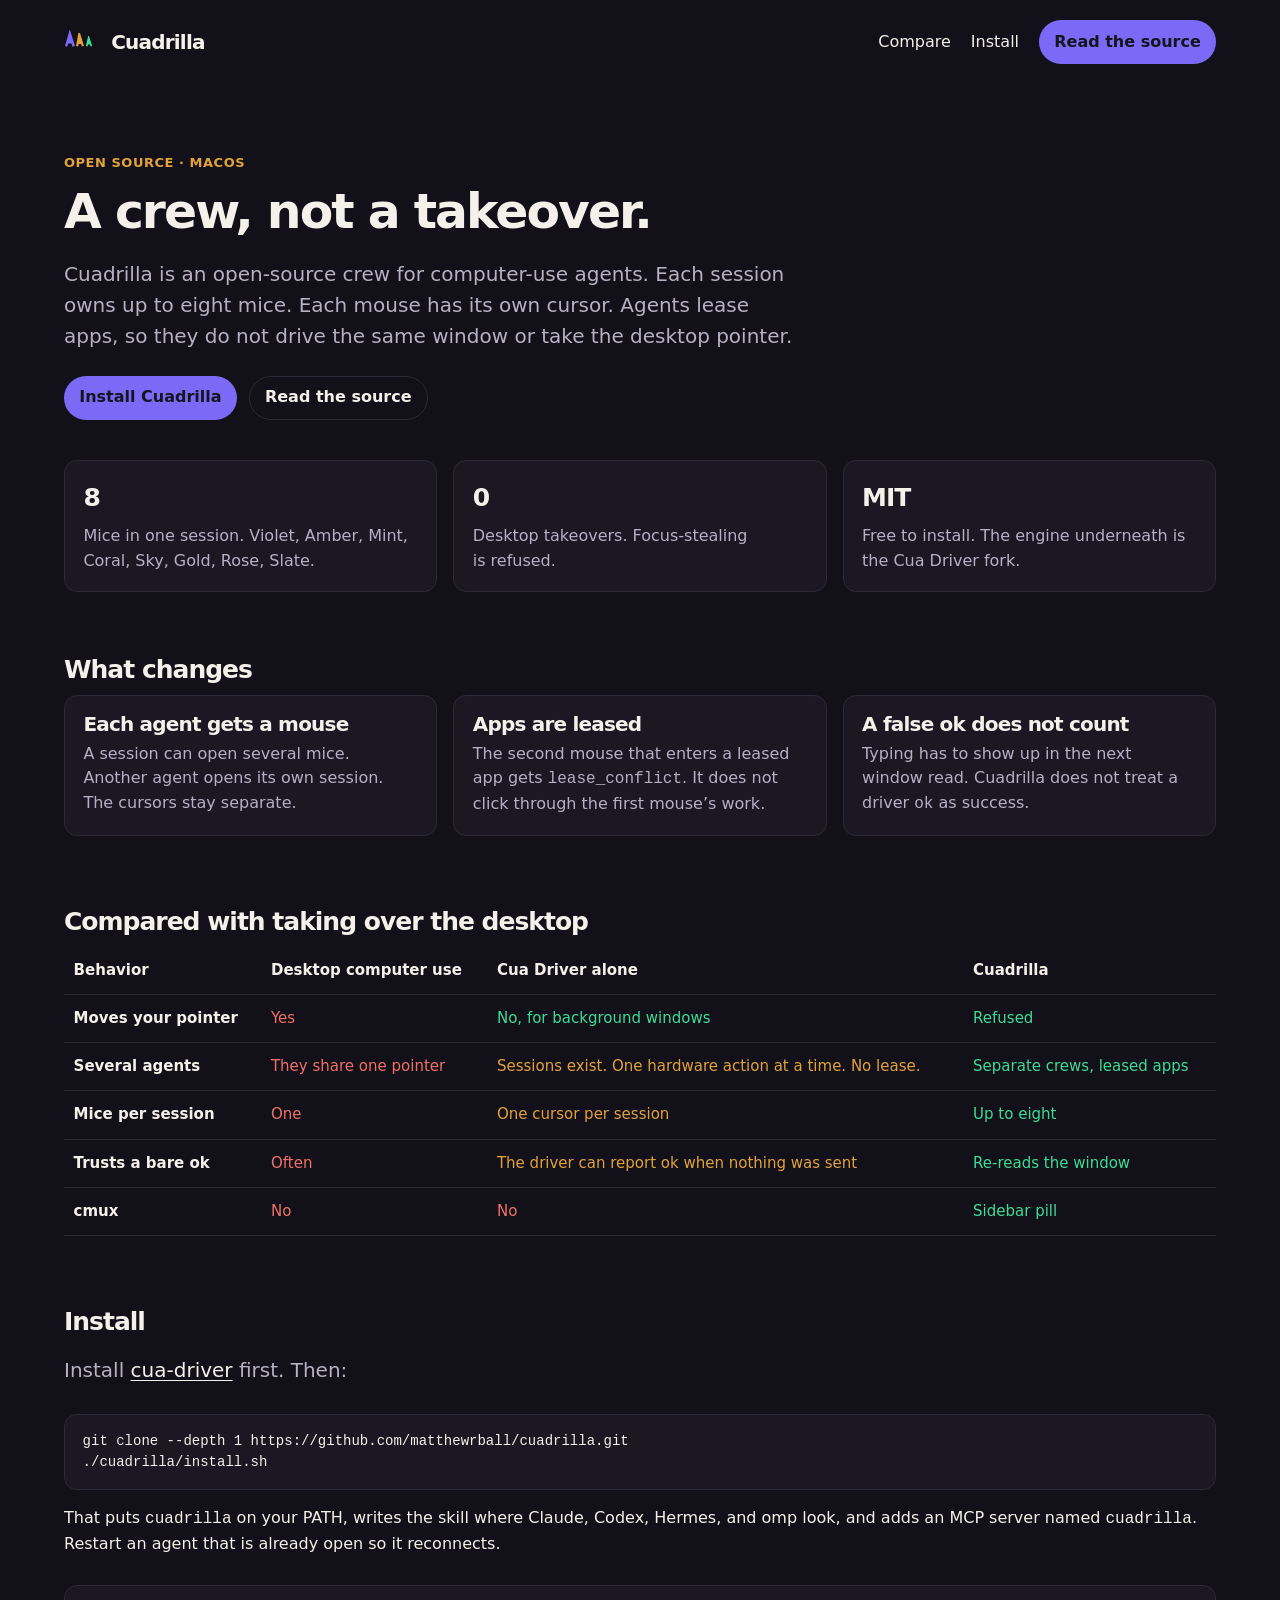
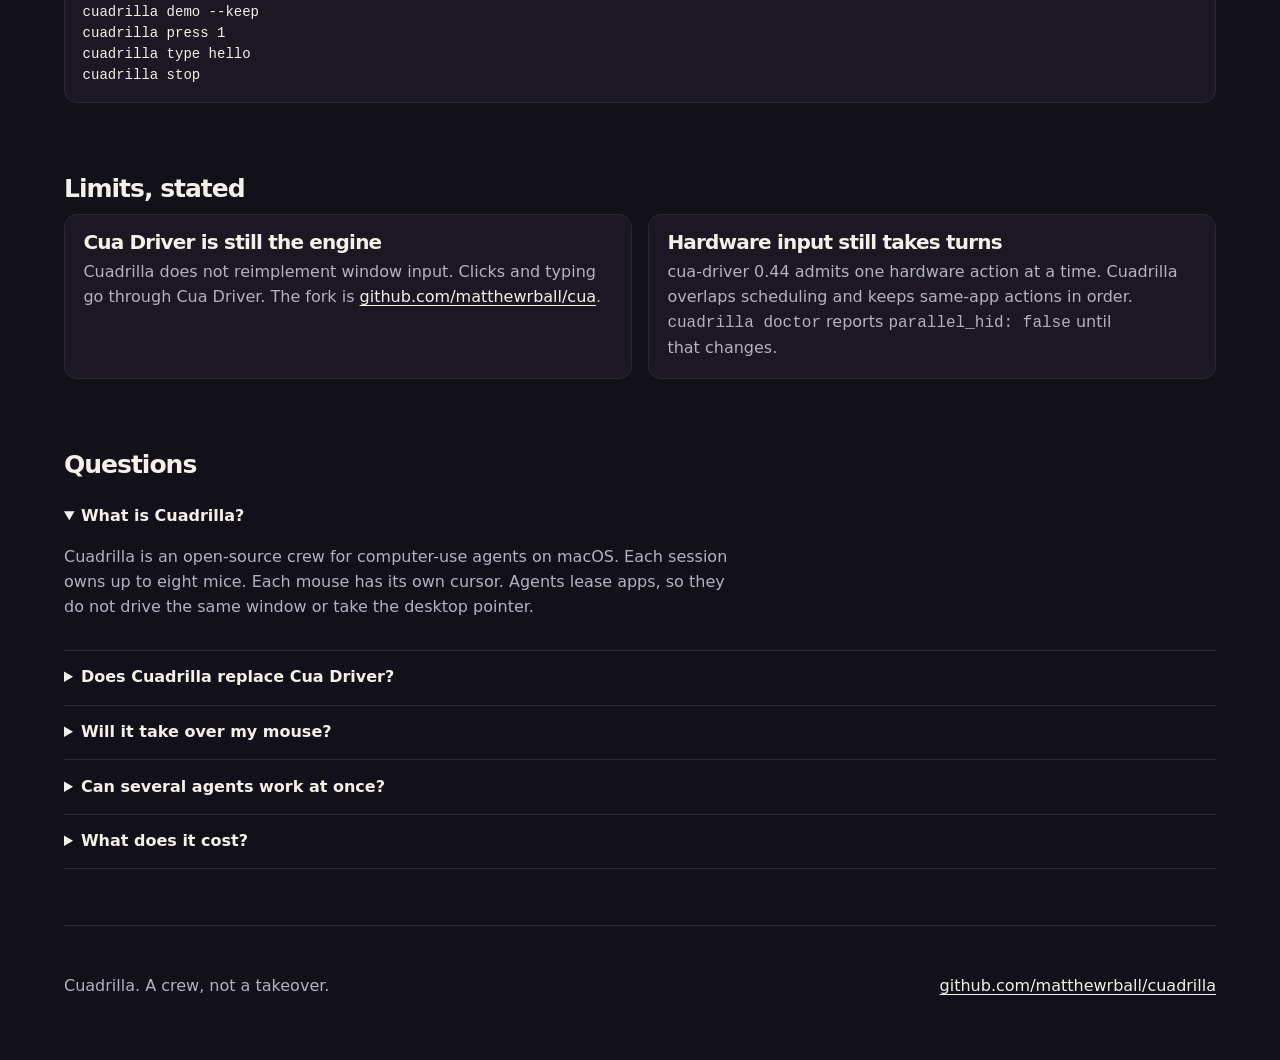
==== site/index.html @ 08432b15 "Publish the Cuadrilla site. The page states what the crew does, what it does not replace, and how to" ====
<!DOCTYPE html>
<html lang="en">
<head>
  <meta charset="utf-8">
  <meta name="viewport" content="width=device-width, initial-scale=1">
  <title>Cuadrilla — computer use that does not take your Mac</title>
  <meta name="description" content="Cuadrilla is an open-source crew for computer-use agents. Each session owns up to eight mice. Agents lease apps and do not take the desktop pointer.">
  <link rel="canonical" href="https://matthewrball.github.io/cuadrilla/">
  <meta name="theme-color" content="#121018">
  <meta property="og:type" content="website">
  <meta property="og:title" content="Cuadrilla — computer use that does not take your Mac">
  <meta property="og:description" content="Several agents. Each one gets a mouse. None of them take the desktop pointer.">
  <meta property="og:url" content="https://matthewrball.github.io/cuadrilla/">
  <meta property="og:image" content="https://matthewrball.github.io/cuadrilla/og.png">
  <meta name="twitter:card" content="summary_large_image">
  <link rel="icon" href="favicon.svg" type="image/svg+xml">
  <link rel="stylesheet" href="styles.css">
  <script type="application/ld+json">
  {
    "@context": "https://schema.org",
    "@type": "SoftwareApplication",
    "name": "Cuadrilla",
    "applicationCategory": "DeveloperApplication",
    "operatingSystem": "macOS",
    "license": "https://opensource.org/licenses/MIT",
    "url": "https://matthewrball.github.io/cuadrilla/",
    "codeRepository": "https://github.com/matthewrball/cuadrilla",
    "description": "Cuadrilla is an open-source crew for computer-use agents. Each session owns up to eight mice. Agents lease apps and do not take the desktop pointer.",
    "offers": { "@type": "Offer", "price": "0", "priceCurrency": "USD" },
    "author": { "@type": "Person", "name": "Matthew Ball" }
  }
  </script>
  <script type="application/ld+json">
  {
    "@context": "https://schema.org",
    "@type": "FAQPage",
    "mainEntity": [
      {
        "@type": "Question",
        "name": "What is Cuadrilla?",
        "acceptedAnswer": {
          "@type": "Answer",
          "text": "Cuadrilla is an open-source crew for computer-use agents on macOS. Each session owns up to eight mice. Each mouse has its own cursor. Agents lease apps, so they do not drive the same window or take the desktop pointer."
        }
      },
      {
        "@type": "Question",
        "name": "Does Cuadrilla replace Cua Driver?",
        "acceptedAnswer": {
          "@type": "Answer",
          "text": "No. Cua Driver is the engine that clicks and types into windows. Cuadrilla is the crew: leases, several mice, verification, and a cmux status pill. The engine fork is github.com/matthewrball/cua."
        }
      },
      {
        "@type": "Question",
        "name": "Will Cuadrilla take over my mouse?",
        "acceptedAnswer": {
          "@type": "Answer",
          "text": "No. Cuadrilla refuses desktop input and refuses focus-stealing. There is no foreground delivery mode. when_idle waits until you stop typing, then gives up."
        }
      },
      {
        "@type": "Question",
        "name": "Can several agents use the computer at once?",
        "acceptedAnswer": {
          "@type": "Answer",
          "text": "Yes, in separate apps. Each session gets its own mice. Hardware input inside cua-driver 0.44 still takes turns. Scheduling overlaps. The desktop pointer does not move."
        }
      },
      {
        "@type": "Question",
        "name": "How do I install Cuadrilla?",
        "acceptedAnswer": {
          "@type": "Answer",
          "text": "Install cua-driver, clone https://github.com/matthewrball/cuadrilla, and run ./cuadrilla/install.sh. That registers a skill and an MCP server named cuadrilla for Claude, Codex, Hermes, and omp."
        }
      }
    ]
  }
  </script>
</head>
<body>
  <a class="skip" href="#main">Skip to content</a>
  <div class="wrap">
    <header>
      <a class="brand" href="#main">
        <svg width="36" height="28" viewBox="0 0 36 28" aria-hidden="true">
          <path d="M6 2l5 16-2.6.7-.9-3.2H4.2L3.3 18.7 1 18 5.6 2H6z" fill="#7C6AF7"/>
          <path d="M16 5l4 13-2.1.6-.7-2.6h-2.4l-.7 2.6-2.1-.6L14.4 5H16z" fill="#E2A23B"/>
          <path d="M25 8l3.2 10-1.7.5-.6-2h-1.8l-.6 2-1.7-.5L24.2 8H25z" fill="#3DDC97"/>
        </svg>
        Cuadrilla
      </a>
      <nav class="nav" aria-label="Page">
        <a href="#compare">Compare</a>
        <a href="#install">Install</a>
        <a class="button" href="https://github.com/matthewrball/cuadrilla">Read the source</a>
      </nav>
    </header>

    <main id="main">
      <section class="hero">
        <p class="kicker">Open source · macOS</p>
        <h1>A crew, not a takeover.</h1>
        <p class="lede">Cuadrilla is an open-source crew for computer-use agents. Each session owns up to eight mice. Each mouse has its own cursor. Agents lease apps, so they do not drive the same window or take the desktop pointer.</p>
        <div class="actions">
          <a class="button" href="#install">Install Cuadrilla</a>
          <a class="button quiet" href="https://github.com/matthewrball/cuadrilla">Read the source</a>
        </div>
      </section>

      <section class="facts" aria-label="What a crew holds">
        <article>
          <strong>8</strong>
          <p>Mice in one session. Violet, Amber, Mint, Coral, Sky, Gold, Rose, Slate.</p>
        </article>
        <article>
          <strong>0</strong>
          <p>Desktop takeovers. Focus-stealing is refused.</p>
        </article>
        <article>
          <strong>MIT</strong>
          <p>Free to install. The engine underneath is the Cua Driver fork.</p>
        </article>
      </section>

      <section class="section">
        <h2>What changes</h2>
        <div class="grid">
          <article class="card">
            <h3>Each agent gets a mouse</h3>
            <p>A session can open several mice. Another agent opens its own session. The cursors stay separate.</p>
          </article>
          <article class="card">
            <h3>Apps are leased</h3>
            <p>The second mouse that enters a leased app gets <code>lease_conflict</code>. It does not click through the first mouse’s work.</p>
          </article>
          <article class="card">
            <h3>A false ok does not count</h3>
            <p>Typing has to show up in the next window read. Cuadrilla does not treat a driver <code>ok</code> as success.</p>
          </article>
        </div>
      </section>

      <section class="section" id="compare">
        <h2>Compared with taking over the desktop</h2>
        <table>
          <thead>
            <tr>
              <th scope="col">Behavior</th>
              <th scope="col">Desktop computer use</th>
              <th scope="col">Cua Driver alone</th>
              <th scope="col">Cuadrilla</th>
            </tr>
          </thead>
          <tbody>
            <tr>
              <th scope="row">Moves your pointer</th>
              <td class="no">Yes</td>
              <td class="yes">No, for background windows</td>
              <td class="yes">Refused</td>
            </tr>
            <tr>
              <th scope="row">Several agents</th>
              <td class="no">They share one pointer</td>
              <td class="mid">Sessions exist. One hardware action at a time. No lease.</td>
              <td class="yes">Separate crews, leased apps</td>
            </tr>
            <tr>
              <th scope="row">Mice per session</th>
              <td class="no">One</td>
              <td class="mid">One cursor per session</td>
              <td class="yes">Up to eight</td>
            </tr>
            <tr>
              <th scope="row">Trusts a bare ok</th>
              <td class="no">Often</td>
              <td class="mid">The driver can report ok when nothing was sent</td>
              <td class="yes">Re-reads the window</td>
            </tr>
            <tr>
              <th scope="row">cmux</th>
              <td class="no">No</td>
              <td class="no">No</td>
              <td class="yes">Sidebar pill</td>
            </tr>
          </tbody>
        </table>
      </section>

      <section class="section" id="install">
        <h2>Install</h2>
        <p class="lede">Install <a href="https://cua.ai/docs/cua-driver/guides/install">cua-driver</a> first. Then:</p>
        <div class="install">
          <pre><code>git clone --depth 1 https://github.com/matthewrball/cuadrilla.git
./cuadrilla/install.sh</code></pre>
        </div>
        <p>That puts <code>cuadrilla</code> on your PATH, writes the skill where Claude, Codex, Hermes, and omp look, and adds an MCP server named <code>cuadrilla</code>. Restart an agent that is already open so it reconnects.</p>
        <div class="install">
          <pre><code>cuadrilla demo --keep
cuadrilla press 1
cuadrilla type hello
cuadrilla stop</code></pre>
        </div>
      </section>

      <section class="section">
        <h2>Limits, stated</h2>
        <div class="limits">
          <article class="limit">
            <h3>Cua Driver is still the engine</h3>
            <p>Cuadrilla does not reimplement window input. Clicks and typing go through Cua Driver. The fork is <a href="https://github.com/matthewrball/cua">github.com/matthewrball/cua</a>.</p>
          </article>
          <article class="limit">
            <h3>Hardware input still takes turns</h3>
            <p>cua-driver 0.44 admits one hardware action at a time. Cuadrilla overlaps scheduling and keeps same-app actions in order. <code>cuadrilla doctor</code> reports <code>parallel_hid: false</code> until that changes.</p>
          </article>
        </div>
      </section>

      <section class="section" id="faq">
        <h2>Questions</h2>
        <details open>
          <summary>What is Cuadrilla?</summary>
          <p>Cuadrilla is an open-source crew for computer-use agents on macOS. Each session owns up to eight mice. Each mouse has its own cursor. Agents lease apps, so they do not drive the same window or take the desktop pointer.</p>
        </details>
        <details>
          <summary>Does Cuadrilla replace Cua Driver?</summary>
          <p>No. Cua Driver is the engine that clicks and types into windows. Cuadrilla is the crew: leases, several mice, verification, and a cmux status pill.</p>
        </details>
        <details>
          <summary>Will it take over my mouse?</summary>
          <p>No. Desktop input is refused. There is no focus-stealing mode. <code>when_idle</code> waits until you stop typing, then gives up.</p>
        </details>
        <details>
          <summary>Can several agents work at once?</summary>
          <p>Yes, in separate apps. Hardware input inside the current driver still takes turns. The desktop pointer stays yours.</p>
        </details>
        <details>
          <summary>What does it cost?</summary>
          <p>Nothing. The license is MIT.</p>
        </details>
      </section>
    </main>

    <footer>
      <p>Cuadrilla. A crew, not a takeover.</p>
      <p><a href="https://github.com/matthewrball/cuadrilla">github.com/matthewrball/cuadrilla</a></p>
    </footer>
  </div>
</body>
</html>
---- site/styles.css ----
:root {
  --bg: #121018;
  --bg-raise: #1b1824;
  --ink: #f4f1ea;
  --muted: #b7b0c4;
  --line: #2c2838;
  --violet: #7c6af7;
  --amber: #e2a23b;
  --mint: #3ddc97;
  --measure: 66ch;
  --page: 72rem;
  --step-0: 1rem;
  --step-1: 1.25rem;
  --step-2: 1.563rem;
  --step-3: 2.441rem;
  --step-4: 3.052rem;
}

* { box-sizing: border-box; }

html { scroll-behavior: smooth; }

body {
  margin: 0;
  background: var(--bg);
  color: var(--ink);
  font-family: ui-sans-serif, system-ui, -apple-system, "Segoe UI", sans-serif;
  font-size: var(--step-0);
  line-height: 1.55;
  -webkit-font-smoothing: antialiased;
  -moz-osx-font-smoothing: grayscale;
}

::selection {
  background: #c9bfff;
  color: #16141f;
}

a {
  color: var(--ink);
  text-decoration-thickness: from-font;
  text-underline-offset: 0.16em;
  text-decoration-skip-ink: auto;
}

a:hover { color: #fff; }

:focus-visible {
  outline: 2px solid var(--violet);
  outline-offset: 3px;
}

.skip {
  position: absolute;
  left: 1rem;
  top: -4rem;
  background: var(--ink);
  color: var(--bg);
  padding: 0.5rem 0.75rem;
  z-index: 2;
}

.skip:focus { top: 1rem; }

.wrap {
  width: min(var(--page), calc(100% - 2.5rem));
  margin-inline: auto;
}

header {
  display: flex;
  align-items: center;
  justify-content: space-between;
  gap: 1rem;
  padding: 1.25rem 0;
}

.brand {
  display: flex;
  align-items: center;
  gap: 0.7rem;
  text-decoration: none;
  font-weight: 650;
  letter-spacing: -0.04em;
  font-size: var(--step-1);
}

.nav {
  display: flex;
  gap: 1.25rem;
  align-items: center;
}

.nav a { text-decoration: none; }

.button {
  display: inline-flex;
  align-items: center;
  min-height: 2.75rem;
  padding: 0.55rem 0.95rem;
  border-radius: 999px;
  background: var(--violet);
  color: #16141f;
  font-weight: 650;
  text-decoration: none;
}

.button.quiet {
  background: transparent;
  color: var(--ink);
  border: 1px solid var(--line);
}

h1, h2, h3 {
  font-weight: 650;
  letter-spacing: -0.04em;
  line-height: 1.08;
  text-wrap: balance;
  margin: 0;
}

h1 { font-size: clamp(2.6rem, 6vw, var(--step-4)); }

h2 { font-size: var(--step-2); margin-bottom: 0.75rem; }

h3 { font-size: var(--step-1); }

p { text-wrap: pretty; }

.hero {
  padding: 3.5rem 0 2.5rem;
  max-width: 46rem;
}

.kicker {
  color: var(--amber);
  font-size: 0.8125rem;
  font-weight: 650;
  letter-spacing: 0.04em;
  text-transform: uppercase;
  margin-bottom: 0.8rem;
}

.lede {
  font-size: var(--step-1);
  max-width: var(--measure);
  color: var(--muted);
}

.actions {
  display: flex;
  flex-wrap: wrap;
  gap: 0.75rem;
  margin-top: 1.5rem;
}

.install {
  margin-top: 1.75rem;
  background: var(--bg-raise);
  border: 1px solid var(--line);
  border-radius: 0.8rem;
  padding: 1rem 1.1rem;
  overflow-x: auto;
}

.install code, pre {
  font-family: ui-monospace, "SFMono-Regular", Menlo, Consolas, monospace;
  font-size: 0.875rem;
  line-height: 1.5;
}

pre { margin: 0; }

.facts {
  display: grid;
  grid-template-columns: repeat(3, 1fr);
  gap: 1rem;
  padding: 0 0 3rem;
}

.facts article, .card, .limit {
  background: var(--bg-raise);
  border: 1px solid var(--line);
  border-radius: 0.8rem;
  padding: 1.1rem 1.15rem;
}

.facts strong {
  display: block;
  font-variant-numeric: tabular-nums;
  font-size: var(--step-2);
  letter-spacing: -0.04em;
  margin-bottom: 0.25rem;
}

.facts p, .card p, .limit p { color: var(--muted); margin: 0.4rem 0 0; }

.section { padding: 1rem 0 3.5rem; }

.grid {
  display: grid;
  grid-template-columns: repeat(3, 1fr);
  gap: 1rem;
}

table {
  width: 100%;
  border-collapse: collapse;
  font-size: 0.9375rem;
}

th, td {
  text-align: start;
  padding: 0.75rem 0.6rem;
  border-bottom: 1px solid var(--line);
  vertical-align: top;
}

th { font-weight: 650; }

.yes { color: var(--mint); }

.no { color: #f07167; }

.mid { color: var(--amber); }

.limits {
  display: grid;
  grid-template-columns: 1fr 1fr;
  gap: 1rem;
}

details {
  border-bottom: 1px solid var(--line);
  padding: 0.9rem 0;
}

summary {
  cursor: pointer;
  font-weight: 650;
}

details p {
  max-width: var(--measure);
  color: var(--muted);
}

footer {
  display: flex;
  justify-content: space-between;
  gap: 1rem;
  flex-wrap: wrap;
  padding: 2rem 0 3rem;
  color: var(--muted);
  border-top: 1px solid var(--line);
}

@media (max-width: 800px) {
  .facts, .grid, .limits { grid-template-columns: 1fr; }
  header { align-items: flex-start; }
}
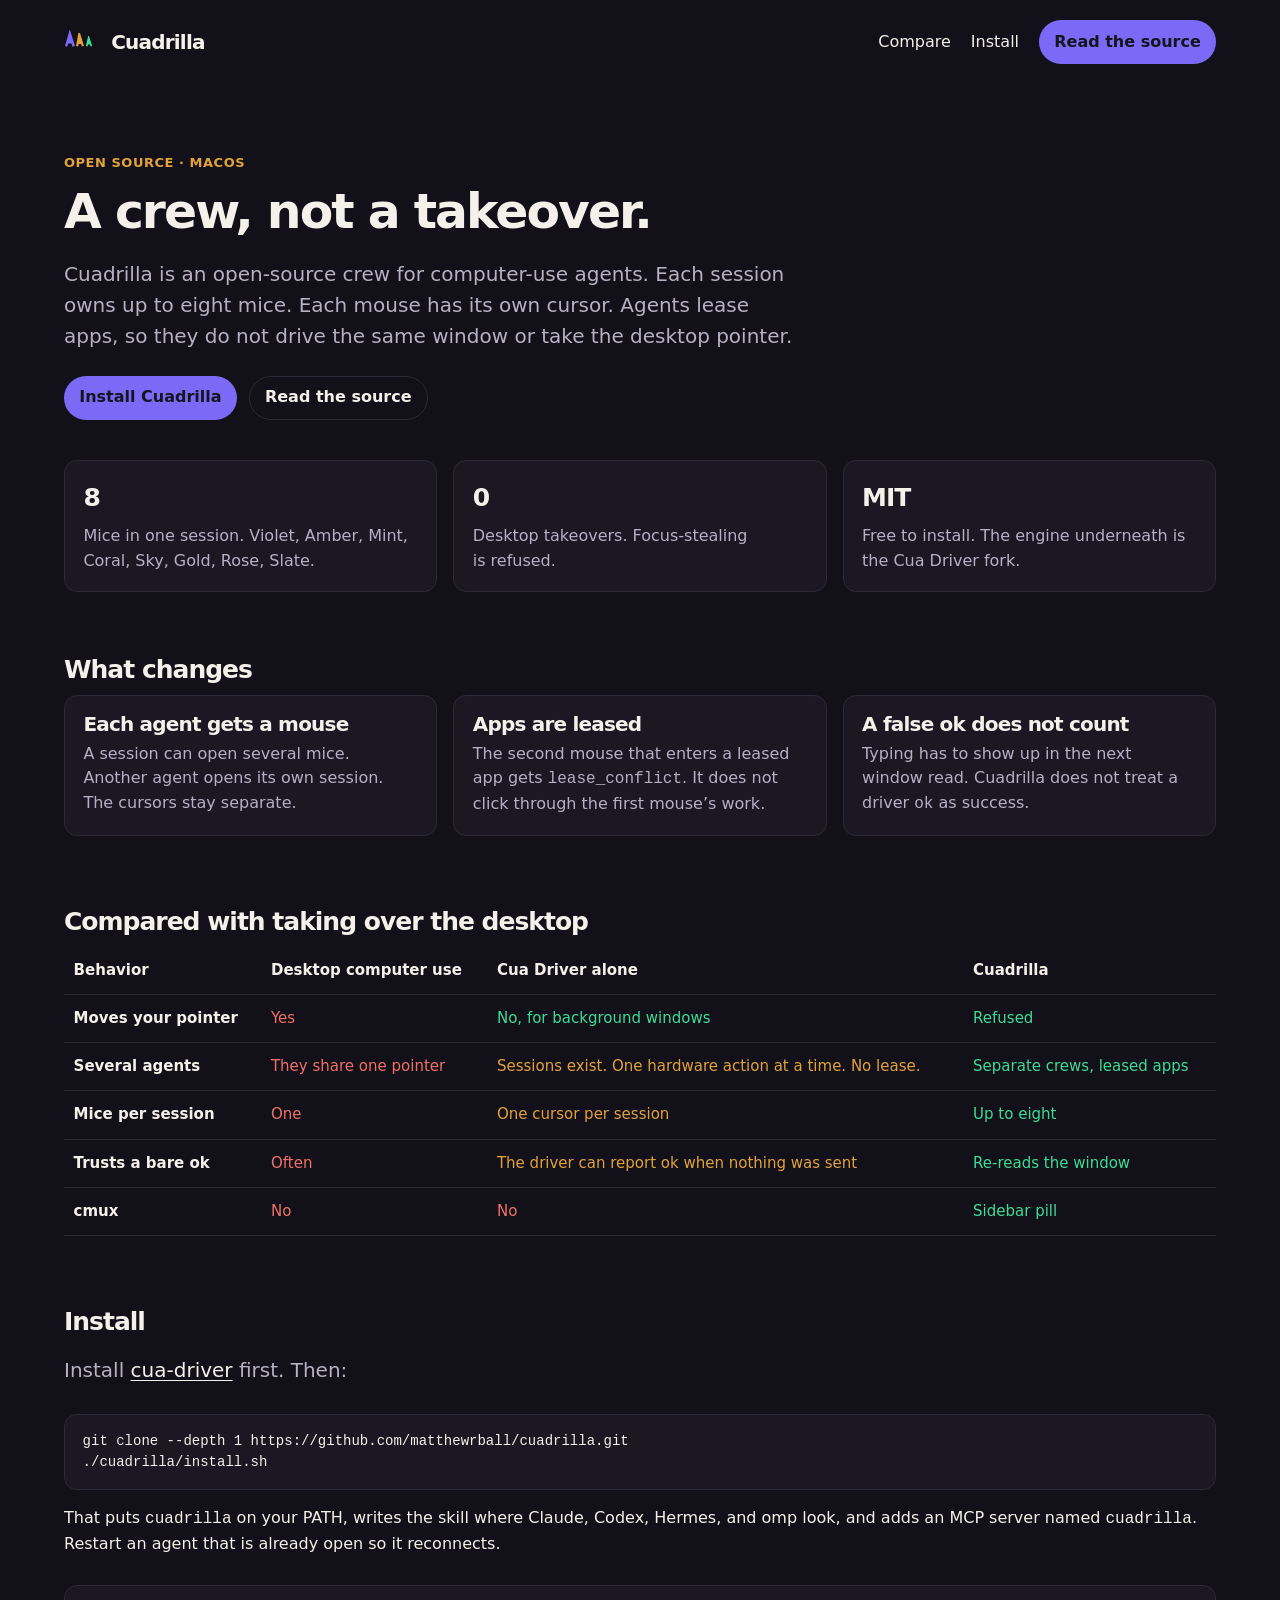
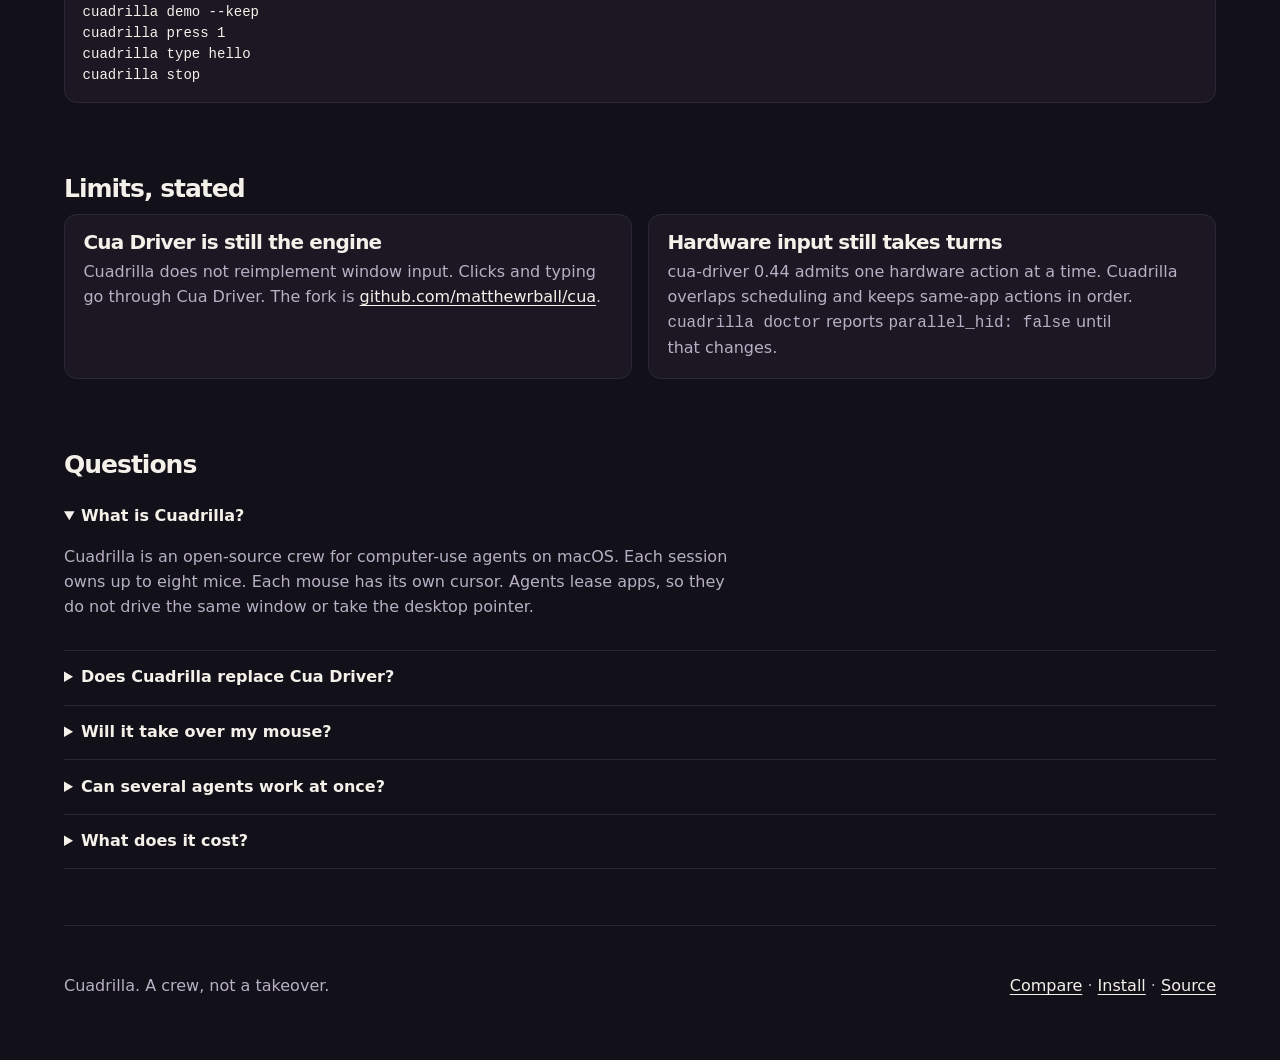
==== commit 2cecd9fb: "Add citeable compare and install pages. Answer engines can quote those URLs without treating Cuadril" ====
--- a/site/index.html
+++ b/site/index.html
@@ -92,8 +92,8 @@
         Cuadrilla
       </a>
       <nav class="nav" aria-label="Page">
-        <a href="#compare">Compare</a>
-        <a href="#install">Install</a>
+        <a href="compare.html">Compare</a>
+        <a href="install.html">Install</a>
         <a class="button" href="https://github.com/matthewrball/cuadrilla">Read the source</a>
       </nav>
     </header>
@@ -245,7 +245,7 @@
 
     <footer>
       <p>Cuadrilla. A crew, not a takeover.</p>
-      <p><a href="https://github.com/matthewrball/cuadrilla">github.com/matthewrball/cuadrilla</a></p>
+      <p><a href="compare.html">Compare</a> · <a href="install.html">Install</a> · <a href="https://github.com/matthewrball/cuadrilla">Source</a></p>
     </footer>
   </div>
 </body>
--- a/site/styles.css
+++ b/site/styles.css
@@ -255,6 +255,23 @@
   border-top: 1px solid var(--line);
 }
 
+.crumbs {
+  color: var(--muted);
+  font-size: 0.875rem;
+  margin: 1.5rem 0 0;
+}
+
+.crumbs a { color: var(--muted); }
+
+ol.steps {
+  max-width: var(--measure);
+  padding-left: 1.25rem;
+}
+
+ol.steps li { margin: 0.7rem 0; }
+
+ol.steps p { margin: 0.25rem 0 0; }
+
 @media (max-width: 800px) {
   .facts, .grid, .limits { grid-template-columns: 1fr; }
   header { align-items: flex-start; }
